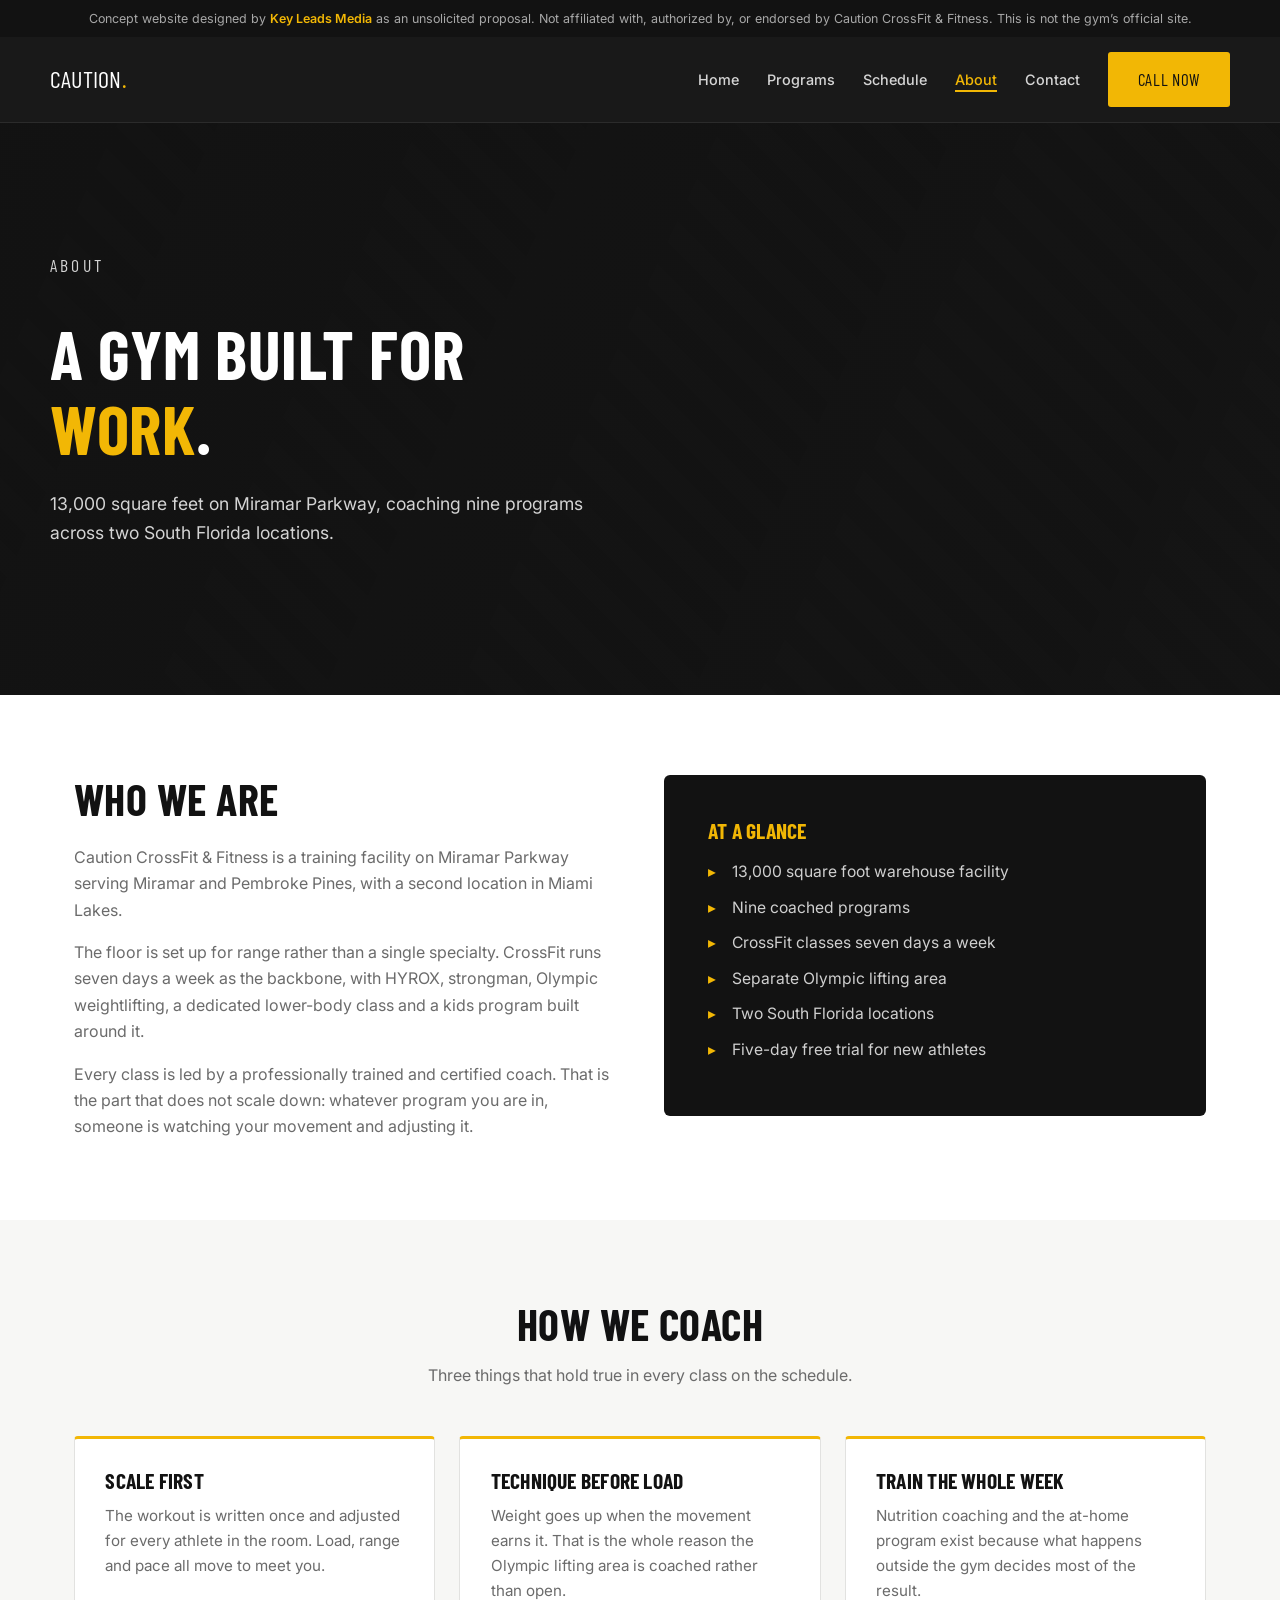
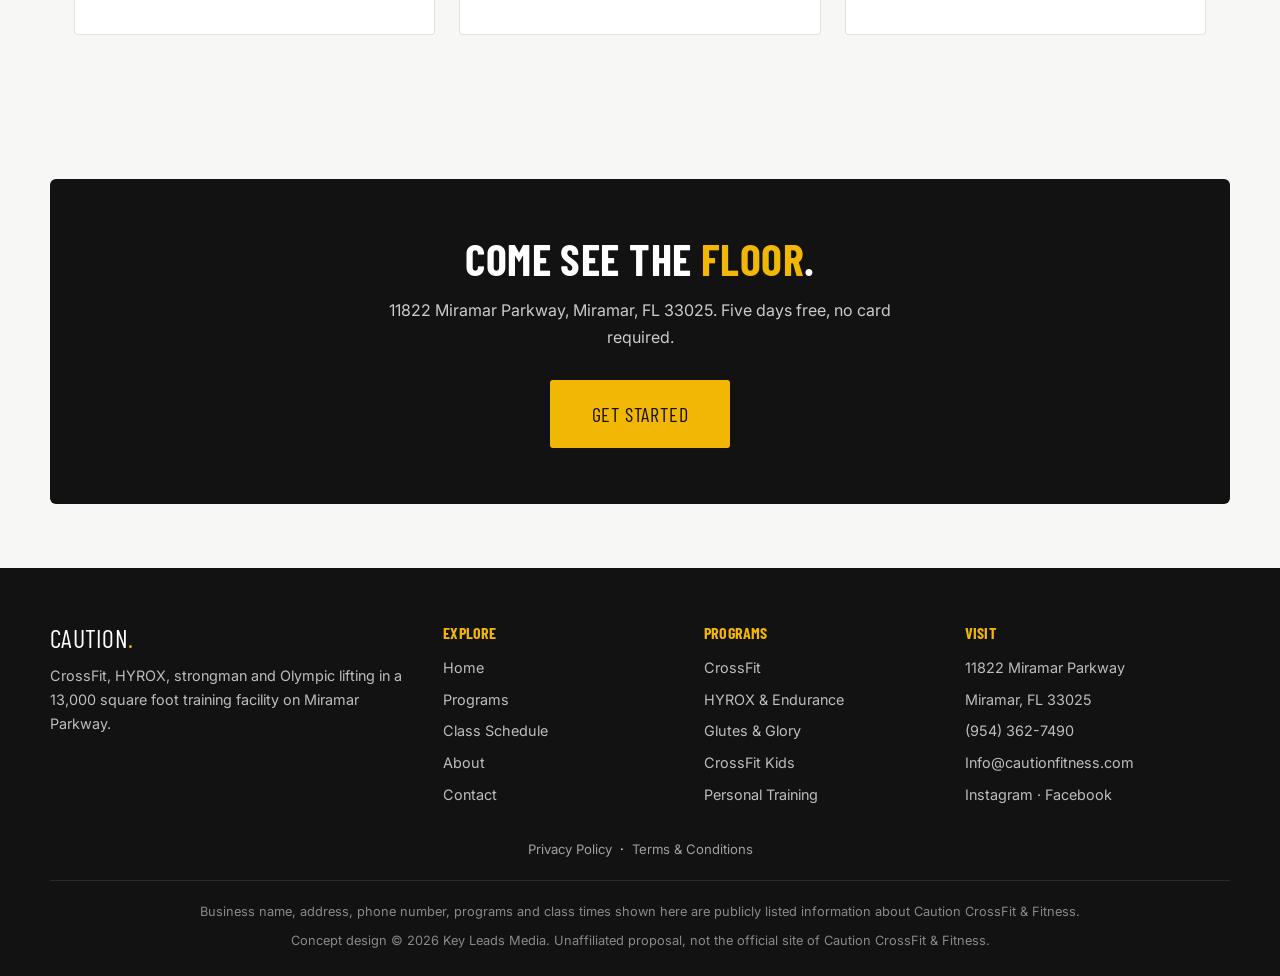
==== about.html @ 374c7a99 "Initial build: Caution CrossFit & Fitness Miramar concept site Seven-page static site plus thanks pa" ====
<!DOCTYPE html>
<html lang="en">
<head>
  <meta charset="UTF-8">
  <meta name="viewport" content="width=device-width, initial-scale=1.0">
  <meta name="robots" content="noindex, nofollow">
  <title>About | Caution CrossFit &amp; Fitness Miramar</title>
  <meta name="description" content="About Caution CrossFit &amp; Fitness in Miramar, FL: a 13,000 square foot facility running nine coached programs for Miramar and Pembroke Pines athletes.">
  <link rel="stylesheet" href="assets/styles.css">
</head>
<body>
<div class="specbar">Concept website designed by <strong>Key Leads Media</strong> as an unsolicited proposal. Not affiliated with, authorized by, or endorsed by Caution CrossFit &amp; Fitness. This is not the gym’s official site.</div>
  <nav class="nav">
    <div class="nav_container">
      <a href="index.html" class="nav_brand">Caution<span>.</span></a>
      <button class="nav_toggle" aria-expanded="false" aria-label="Toggle menu">&#9776;</button>
      <ul class="nav_links">
        <li><a href="index.html" class="nav_link">Home</a></li>
        <li><a href="services.html" class="nav_link">Programs</a></li>
        <li><a href="schedule.html" class="nav_link">Schedule</a></li>
        <li><a href="about.html" class="nav_link">About</a></li>
        <li><a href="contact.html" class="nav_link">Contact</a></li>
        <li><a href="tel:+19543627490" class="btn btn-primary">Call Now</a></li>
      </ul>
    </div>
  </nav>

  <section class="hero">
    <div class="hero_inner">
      <p class="hero_eyebrow">About</p>
      <h1>A Gym Built For <em>Work</em>.</h1>
      <p>13,000 square feet on Miramar Parkway, coaching nine programs across two South Florida locations.</p>
    </div>
  </section>

  <section class="section">
    <div class="container">
      <div class="grid-2">
        <div data-reveal>
          <h2 style="margin-bottom:1.25rem;">Who We Are</h2>
          <p style="color:var(--color-gray); margin-bottom:1rem;">Caution CrossFit &amp; Fitness is a training facility on Miramar Parkway serving Miramar and Pembroke Pines, with a second location in Miami Lakes.</p>
          <p style="color:var(--color-gray); margin-bottom:1rem;">The floor is set up for range rather than a single specialty. CrossFit runs seven days a week as the backbone, with HYROX, strongman, Olympic weightlifting, a dedicated lower-body class and a kids program built around it.</p>
          <p style="color:var(--color-gray);">Every class is led by a professionally trained and certified coach. That is the part that does not scale down: whatever program you are in, someone is watching your movement and adjusting it.</p>
        </div>
        <div class="panel" data-reveal>
          <h3>At A Glance</h3>
          <ul>
            <li>13,000 square foot warehouse facility</li>
            <li>Nine coached programs</li>
            <li>CrossFit classes seven days a week</li>
            <li>Separate Olympic lifting area</li>
            <li>Two South Florida locations</li>
            <li>Five-day free trial for new athletes</li>
          </ul>
        </div>
      </div>
    </div>
  </section>

  <section class="section is-tint">
    <div class="container">
      <div class="section_head">
        <h2>How We Coach</h2>
        <p>Three things that hold true in every class on the schedule.</p>
      </div>
      <div class="grid-3">
        <div class="card" data-reveal><h3>Scale First</h3><p>The workout is written once and adjusted for every athlete in the room. Load, range and pace all move to meet you.</p></div>
        <div class="card" data-reveal><h3>Technique Before Load</h3><p>Weight goes up when the movement earns it. That is the whole reason the Olympic lifting area is coached rather than open.</p></div>
        <div class="card" data-reveal><h3>Train The Whole Week</h3><p>Nutrition coaching and the at-home program exist because what happens outside the gym decides most of the result.</p></div>
      </div>
    </div>
  </section>

  <section class="section_cta">
    <div class="section_cta_card">
      <h2>Come See The <span>Floor</span>.</h2>
      <p>11822 Miramar Parkway, Miramar, FL 33025. Five days free, no card required.</p>
      <a href="contact.html" class="btn btn-primary btn-lg">Get Started</a>
    </div>
  </section>

  <footer class="footer">
    <div class="footer_inner">
      <div class="footer_grid">
        <div class="footer_col">
          <div class="footer_brand">Caution<span>.</span></div>
          <p>CrossFit, HYROX, strongman and Olympic lifting in a 13,000 square foot training facility on Miramar Parkway.</p>
        </div>
        <div class="footer_col">
          <h3>Explore</h3>
          <ul>
            <li><a href="index.html">Home</a></li>
            <li><a href="services.html">Programs</a></li>
            <li><a href="schedule.html">Class Schedule</a></li>
            <li><a href="about.html">About</a></li>
            <li><a href="contact.html">Contact</a></li>
          </ul>
        </div>
        <div class="footer_col">
          <h3>Programs</h3>
          <ul>
            <li><a href="services.html">CrossFit</a></li>
            <li><a href="services.html">HYROX &amp; Endurance</a></li>
            <li><a href="services.html">Glutes &amp; Glory</a></li>
            <li><a href="services.html">CrossFit Kids</a></li>
            <li><a href="services.html">Personal Training</a></li>
          </ul>
        </div>
        <div class="footer_col">
          <h3>Visit</h3>
          <ul>
            <li>11822 Miramar Parkway</li>
            <li>Miramar, FL 33025</li>
            <li><a href="tel:+19543627490">(954) 362-7490</a></li>
            <li><a href="mailto:Info@cautionfitness.com">Info@cautionfitness.com</a></li>
            <li><a href="https://www.instagram.com/caution.fitness.facility/" rel="noopener">Instagram</a> &middot; <a href="https://www.facebook.com/caution.fitness.facility/" rel="noopener">Facebook</a></li>
          </ul>
        </div>
      </div>
      <div class="footer-legal">
        <a href="privacy.html">Privacy Policy</a><span aria-hidden="true">&middot;</span><a href="terms.html">Terms &amp; Conditions</a>
      </div>
      <div class="footer_bottom">
        <p>Business name, address, phone number, programs and class times shown here are publicly listed information about Caution CrossFit &amp; Fitness.</p>
        <p>Concept design &copy; 2026 Key Leads Media. Unaffiliated proposal, not the official site of Caution CrossFit &amp; Fitness.</p>
      </div>
    </div>
  </footer>
  <script src="assets/scripts.js"></script>
</body>
</html>
---- assets/styles.css ----
@import url('https://fonts.googleapis.com/css2?family=Barlow+Condensed:wght@600;700&family=Inter:wght@400;500;600;700&display=swap');

:root {
  --color-primary: #f2b705;
  --color-primary-dark: #d19c00;
  --color-accent: #e63946;
  --color-dark: #121212;
  --color-panel: #1c1c1c;
  --color-light: #f7f7f5;
  --color-gray: #6b6b6b;
  --color-gray-light: #a8a8a8;
  --color-border: #e2e2e0;
  --font-display: 'Barlow Condensed', system-ui, sans-serif;
  --font-sans: 'Inter', system-ui, sans-serif;
  --max-width: 1180px;
}

* { margin: 0; padding: 0; box-sizing: border-box; }
html { scroll-behavior: smooth; }
body {
  font-family: var(--font-sans);
  color: var(--color-dark);
  line-height: 1.65;
  background: #fff;
  -webkit-font-smoothing: antialiased;
}
body.menu-open { overflow: hidden; }
body { overflow-x: hidden; }
img { max-width: 100%; display: block; }
a { color: inherit; }

.container { max-width: var(--max-width); margin: 0 auto; padding: 0 1.5rem; }
.section { padding: 5rem 0; }
.section.is-tint { background: var(--color-light); }

h1, h2, h3, .stat, .nav_brand, .footer_brand {
  font-family: var(--font-display);
  letter-spacing: 0.01em;
  line-height: 1.1;
  text-transform: uppercase;
}
h1 { font-size: clamp(2.5rem, 6vw, 4.25rem); }
h2 { font-size: clamp(1.9rem, 3.5vw, 2.75rem); }
h3 { font-size: 1.35rem; }
.section_head { text-align: center; max-width: 620px; margin: 0 auto 3rem; }
.section_head p { color: var(--color-gray); margin-top: 0.85rem; }

/* Spec notice */
.specbar {
  background: var(--color-dark);
  color: var(--color-gray-light);
  font-size: 0.78rem;
  text-align: center;
  padding: 0.6rem 1.5rem;
  line-height: 1.45;
}
.specbar strong { color: var(--color-primary); font-weight: 600; }

/* Nav */
.nav {
  position: sticky; top: 0; z-index: 100;
  background: rgba(18,18,18,0.97);
  backdrop-filter: blur(8px);
  padding: 0.9rem 1.5rem;
  border-bottom: 1px solid rgba(255,255,255,0.08);
}
.nav_container {
  max-width: var(--max-width); margin: 0 auto;
  display: flex; align-items: center; justify-content: space-between;
}
.nav_brand { color: #fff; text-decoration: none; font-size: 1.5rem; }
.nav_brand span { color: var(--color-primary); }
.nav_toggle {
  display: none; background: none; border: 0; color: #fff;
  font-size: 1.6rem; cursor: pointer; line-height: 1;
}
.nav_links { list-style: none; display: flex; align-items: center; gap: 1.75rem; }
.nav_link {
  color: rgba(255,255,255,0.82); text-decoration: none;
  font-size: 0.9rem; font-weight: 500; padding-bottom: 2px;
  border-bottom: 2px solid transparent; transition: color .2s, border-color .2s;
}
.nav_link:hover, .nav_link.is-current { color: var(--color-primary); border-bottom-color: var(--color-primary); }

.btn {
  display: inline-block; text-decoration: none; cursor: pointer;
  font-family: var(--font-display); font-size: 1.05rem; text-transform: uppercase;
  letter-spacing: 0.04em; padding: 0.75rem 1.75rem; border-radius: 3px;
  border: 2px solid transparent; transition: transform .15s, background .2s, color .2s;
}
.btn:hover { transform: translateY(-2px); }
.btn-primary { background: var(--color-primary); color: var(--color-dark); }
.btn-primary:hover { background: var(--color-primary-dark); }
.btn-outline { border-color: var(--color-primary); color: var(--color-primary); background: transparent; }
.btn-outline:hover { background: var(--color-primary); color: var(--color-dark); }
.btn-dark { background: var(--color-dark); color: #fff; }
.btn-lg { font-size: 1.25rem; padding: 0.95rem 2.5rem; }

.menu-overlay { display: none; }

/* Hero */
.hero {
  background:
    linear-gradient(115deg, rgba(18,18,18,0.96) 0%, rgba(18,18,18,0.78) 100%),
    repeating-linear-gradient(45deg, #1c1c1c 0 22px, #171717 22px 44px);
  color: #fff; padding: 6.5rem 1.5rem 7rem; text-align: left;
}
.hero_inner { max-width: var(--max-width); margin: 0 auto; }
.hero_eyebrow {
  font-family: var(--font-display); text-transform: uppercase;
  letter-spacing: 0.18em; color: var(--color-primary);
  font-size: 0.95rem; margin-bottom: 1rem;
}
.hero h1 { max-width: 15ch; }
.hero h1 em { font-style: normal; color: var(--color-primary); }
.hero p { max-width: 52ch; margin: 1.5rem 0 2.25rem; color: rgba(255,255,255,0.82); font-size: 1.1rem; }
.hero_actions { display: flex; flex-wrap: wrap; gap: 1rem; }

/* Stats */
.stats-bar { background: var(--color-primary); color: var(--color-dark); }
.stats-bar_inner {
  max-width: var(--max-width); margin: 0 auto; padding: 2.25rem 1.5rem;
  display: grid; grid-template-columns: repeat(4, 1fr); gap: 1.5rem; text-align: center;
}
.stat { font-size: 2.25rem; line-height: 1; }
.stat-label { font-size: 0.8rem; text-transform: uppercase; letter-spacing: 0.08em; font-weight: 600; margin-top: 0.4rem; }

/* Grids + cards */
.grid-3 { display: grid; grid-template-columns: repeat(3, 1fr); gap: 1.5rem; }
.grid-2 { display: grid; grid-template-columns: repeat(2, 1fr); gap: 3rem; align-items: start; }
.card {
  background: #fff; border: 1px solid var(--color-border);
  border-radius: 4px; padding: 1.9rem; height: 100%;
  border-top: 3px solid var(--color-primary);
  transition: transform .2s, box-shadow .2s;
}
.card:hover { transform: translateY(-4px); box-shadow: 0 12px 28px rgba(0,0,0,.08); }
.card h3 { margin-bottom: 0.6rem; }
.card p { color: var(--color-gray); font-size: 0.95rem; }
.card_meta {
  display: inline-block; margin-top: 1rem; font-size: 0.78rem; font-weight: 600;
  text-transform: uppercase; letter-spacing: 0.06em;
  background: var(--color-light); color: var(--color-gray);
  padding: 0.3rem 0.65rem; border-radius: 3px;
}

/* Schedule table */
.table-wrap { overflow-x: auto; border: 1px solid var(--color-border); border-radius: 4px; }
table.schedule { width: 100%; border-collapse: collapse; min-width: 640px; background: #fff; }
table.schedule th, table.schedule td { padding: 0.9rem 1.1rem; text-align: left; border-bottom: 1px solid var(--color-border); font-size: 0.95rem; }
table.schedule thead th {
  background: var(--color-dark); color: #fff; font-family: var(--font-display);
  text-transform: uppercase; letter-spacing: 0.06em; font-size: 0.95rem; font-weight: 600;
}
table.schedule tbody tr:nth-child(even) { background: var(--color-light); }
table.schedule td:first-child { font-weight: 600; }

/* Reason list */
.reason-card { display: flex; gap: 1.25rem; align-items: flex-start; margin-bottom: 2rem; }
.reason-card_number {
  font-family: var(--font-display); font-size: 1.75rem;
  color: var(--color-primary); line-height: 1; min-width: 2.5rem;
}
.reason-card h3 { font-size: 1.15rem; margin-bottom: 0.35rem; }
.reason-card p { color: var(--color-gray); font-size: 0.95rem; }

.panel {
  background: var(--color-dark); color: #fff;
  border-radius: 6px; padding: 2.75rem;
}
.panel h3 { color: var(--color-primary); margin-bottom: 1rem; }
.panel p, .panel li { color: rgba(255,255,255,0.8); font-size: 0.98rem; }
.panel ul { list-style: none; margin-top: 1rem; }
.panel li { padding-left: 1.5rem; position: relative; margin-bottom: 0.6rem; }
.panel li::before { content: "\25B8"; position: absolute; left: 0; color: var(--color-primary); }

/* Forms */
.form-group { margin-bottom: 1.25rem; }
.form-group.is-dual { display: grid; grid-template-columns: 1fr 1fr; gap: 1rem; }
.form-label { display: block; font-size: 0.85rem; font-weight: 600; margin-bottom: 0.4rem; }
.form-input, .form-select, .form-textarea {
  width: 100%; padding: 0.75rem 0.9rem; font-family: var(--font-sans);
  font-size: 0.95rem; border: 1px solid var(--color-border); border-radius: 3px;
  background: #fff; color: var(--color-dark);
}
.form-input:focus, .form-select:focus, .form-textarea:focus {
  outline: none; border-color: var(--color-primary); box-shadow: 0 0 0 3px rgba(242,183,5,.18);
}
.form-textarea { min-height: 140px; resize: vertical; }
.hp-field { position: absolute; left: -9999px; opacity: 0; height: 0; overflow: hidden; }

/* CTA */
.section_cta { padding: 4rem 1.5rem; background: var(--color-light); }
.section_cta_card {
  max-width: var(--max-width); margin: 0 auto; background: var(--color-dark);
  color: #fff; border-radius: 6px; padding: 3.5rem 2rem; text-align: center;
}
.section_cta_card h2 { margin-bottom: 0.9rem; }
.section_cta_card h2 span { color: var(--color-primary); }
.section_cta_card p { color: rgba(255,255,255,0.78); max-width: 55ch; margin: 0 auto 1.9rem; }

/* Footer */
.footer { background: var(--color-dark); color: #fff; padding: 3.5rem 1.5rem 1.5rem; }
.footer_inner { max-width: var(--max-width); margin: 0 auto; }
.footer_grid { display: grid; grid-template-columns: 1.6fr 1fr 1fr 1.2fr; gap: 2.5rem; }
.footer_brand { font-size: 1.6rem; margin-bottom: 0.75rem; }
.footer_brand span { color: var(--color-primary); }
.footer_col h3 { font-size: 1rem; color: var(--color-primary); margin-bottom: 0.9rem; }
.footer_col ul { list-style: none; }
.footer_col li { margin-bottom: 0.5rem; font-size: 0.9rem; color: rgba(255,255,255,0.72); }
.footer_col a { color: rgba(255,255,255,0.72); text-decoration: none; }
.footer_col a:hover { color: var(--color-primary); }
.footer_col p { font-size: 0.9rem; color: rgba(255,255,255,0.72); }
.footer-legal { text-align: center; padding: 1.5rem 0 0.75rem; font-size: 0.82rem; }
.footer-legal a { color: rgba(255,255,255,0.6); text-decoration: none; margin: 0 0.5rem; }
.footer_bottom {
  border-top: 1px solid rgba(255,255,255,0.1); margin-top: 0.5rem;
  padding-top: 1.25rem; text-align: center;
  font-size: 0.8rem; color: rgba(255,255,255,0.5);
}
.footer_bottom p + p { margin-top: 0.5rem; }

/* Legal pages */
.legal { max-width: 780px; margin: 0 auto; padding: 4rem 1.5rem; }
.legal h1 { margin-bottom: 0.5rem; }
.legal .updated { color: var(--color-gray); font-size: 0.9rem; margin-bottom: 2.5rem; }
.legal h2 { font-size: 1.4rem; margin: 2.25rem 0 0.75rem; }
.legal p, .legal li { color: #333; margin-bottom: 0.9rem; font-size: 0.98rem; }
.legal ul { padding-left: 1.25rem; }

/* Reveal */
[data-reveal] { opacity: 0; transform: translateY(18px); transition: opacity .5s ease, transform .5s ease; }
[data-reveal].is-revealed { opacity: 1; transform: none; }
@media (prefers-reduced-motion: reduce) {
  [data-reveal] { opacity: 1; transform: none; transition: none; }
  html { scroll-behavior: auto; }
  .btn:hover, .card:hover { transform: none; }
}

@media (max-width: 900px) {
  .grid-3 { grid-template-columns: repeat(2, 1fr); }
  .grid-2 { grid-template-columns: 1fr; gap: 2rem; }
  .footer_grid { grid-template-columns: 1fr 1fr; }
  .stats-bar_inner { grid-template-columns: repeat(2, 1fr); }
}
@media (max-width: 700px) {
  .nav_toggle { display: block; }
  .nav_links {
    display: none; position: fixed; inset: 0; z-index: 120;
    flex-direction: column; justify-content: center; gap: 2rem;
    background: var(--color-dark); padding: 2rem;
  }
  body.menu-open .nav_links { display: flex; }
  body.menu-open .menu-overlay { display: none; }
  .nav_link { font-size: 1.35rem; }
  .grid-3 { grid-template-columns: 1fr; }
  .form-group.is-dual { grid-template-columns: 1fr; }
  .section { padding: 3.5rem 0; }
  .hero { padding: 4rem 1.5rem 4.5rem; }
  .panel { padding: 2rem; }
  .btn { font-size: 1rem; padding: 0.7rem 1.15rem; }
  .btn-lg { font-size: 1.05rem; padding: 0.85rem 1.25rem; }
  .hero_actions { flex-direction: column; align-items: stretch; }
  .hero_actions .btn { width: 100%; text-align: center; }
  .section_cta_card { padding: 2.5rem 1.25rem; }
  .section_cta_card .btn { width: 100%; }
  .stats-bar_inner { padding: 1.75rem 1rem; }
  .legal { padding: 2.5rem 1.25rem; }
}
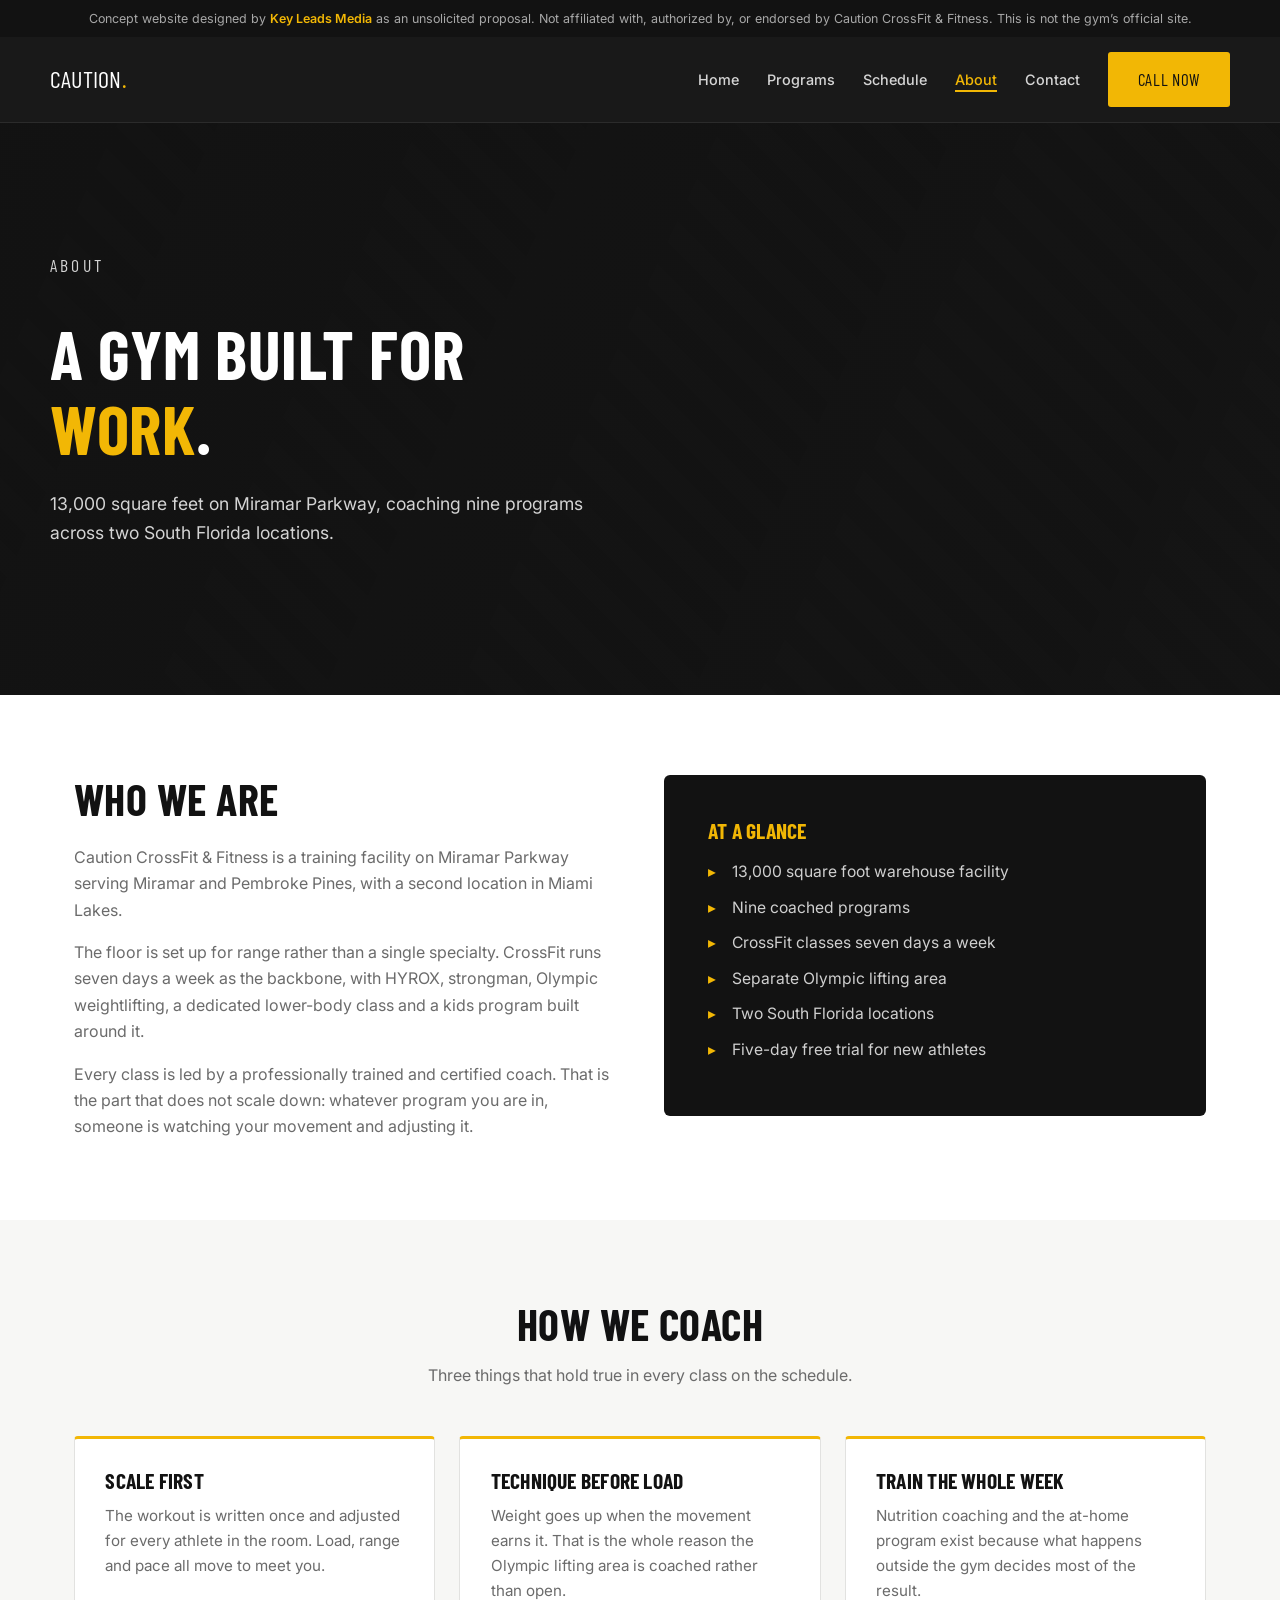
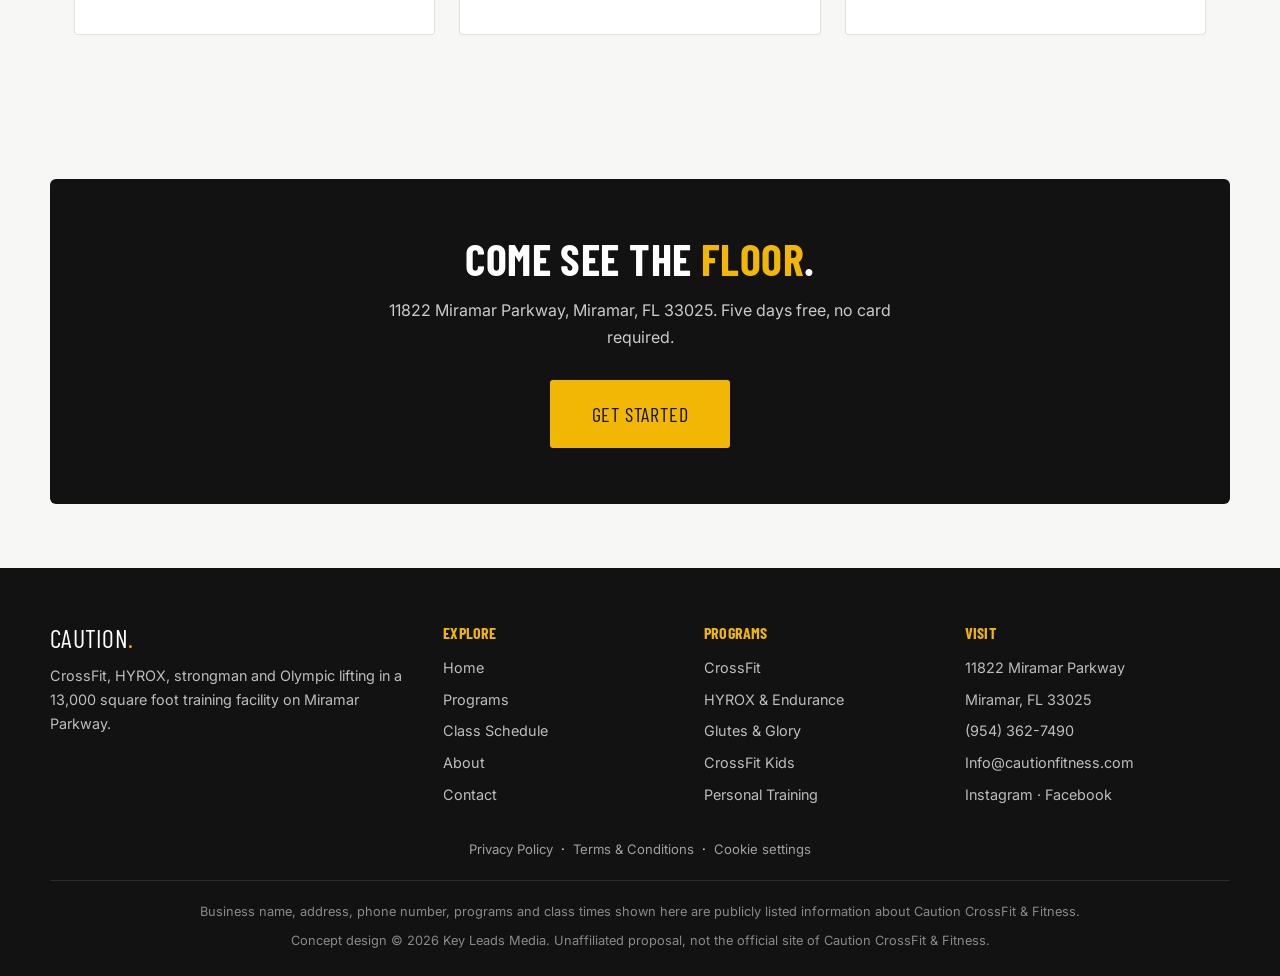
==== commit cc833d42: "Cookie consent that actually gates the trackers Nothing tracking-related loads until an explicit acc" ====
--- a/about.html
+++ b/about.html
@@ -118,7 +118,7 @@
         </div>
       </div>
       <div class="footer-legal">
-        <a href="privacy.html">Privacy Policy</a><span aria-hidden="true">&middot;</span><a href="terms.html">Terms &amp; Conditions</a>
+        <a href="privacy.html">Privacy Policy</a><span aria-hidden="true">&middot;</span><a href="terms.html">Terms &amp; Conditions</a><span aria-hidden="true">&middot;</span><a href="#" onclick="klmConsent.open();return false;">Cookie settings</a>
       </div>
       <div class="footer_bottom">
         <p>Business name, address, phone number, programs and class times shown here are publicly listed information about Caution CrossFit &amp; Fitness.</p>
@@ -127,5 +127,10 @@
     </div>
   </footer>
   <script src="assets/scripts.js"></script>
+<!-- Tracker config. Fill these in from the Notion Opportunity at handoff.
+     Leave a value empty and that tracker does not exist for this site.
+     consent.js loads NOTHING until the visitor accepts. -->
+<script>window.KLM_TRACKING={ga4:"",metaPixel:"",metricool:""};</script>
+<script src="assets/consent.js" defer></script>
 </body>
 </html>
--- a/assets/styles.css
+++ b/assets/styles.css
@@ -267,3 +267,26 @@
   .stats-bar_inner { padding: 1.75rem 1rem; }
   .legal { padding: 2.5rem 1.25rem; }
 }
+
+/* --- Cookie consent banner (Key Leads Media) --- */
+.klm-consent{position:fixed;left:0;right:0;bottom:0;z-index:9999;display:none;
+  background:#111;color:#e8e8e8;border-top:1px solid rgba(255,255,255,.14);
+  box-shadow:0 -6px 24px rgba(0,0,0,.28)}
+.klm-consent.is-open{display:block}
+.klm-consent__in{max-width:1100px;margin:0 auto;padding:1rem 1.25rem;display:flex;
+  gap:1.25rem;align-items:center;justify-content:space-between;flex-wrap:wrap}
+.klm-consent__text{margin:0;font-size:.85rem;line-height:1.55;max-width:70ch}
+.klm-consent__text a{color:#fff;text-decoration:underline;text-underline-offset:2px}
+.klm-consent__btns{display:flex;gap:.6rem;flex-shrink:0}
+.klm-consent__btn{font:inherit;font-size:.82rem;font-weight:600;letter-spacing:.02em;
+  padding:.6rem 1.15rem;border-radius:6px;cursor:pointer;border:1px solid transparent;
+  white-space:nowrap}
+.klm-consent__btn--ghost{background:transparent;color:#e8e8e8;border-color:rgba(255,255,255,.35)}
+.klm-consent__btn--ghost:hover{border-color:#fff;color:#fff}
+.klm-consent__btn--solid{background:#fff;color:#111}
+.klm-consent__btn--solid:hover{background:#e6e6e6}
+@media (max-width:640px){
+  .klm-consent__in{flex-direction:column;align-items:stretch;gap:.85rem;padding:1rem}
+  .klm-consent__btns{justify-content:stretch}
+  .klm-consent__btn{flex:1}
+}
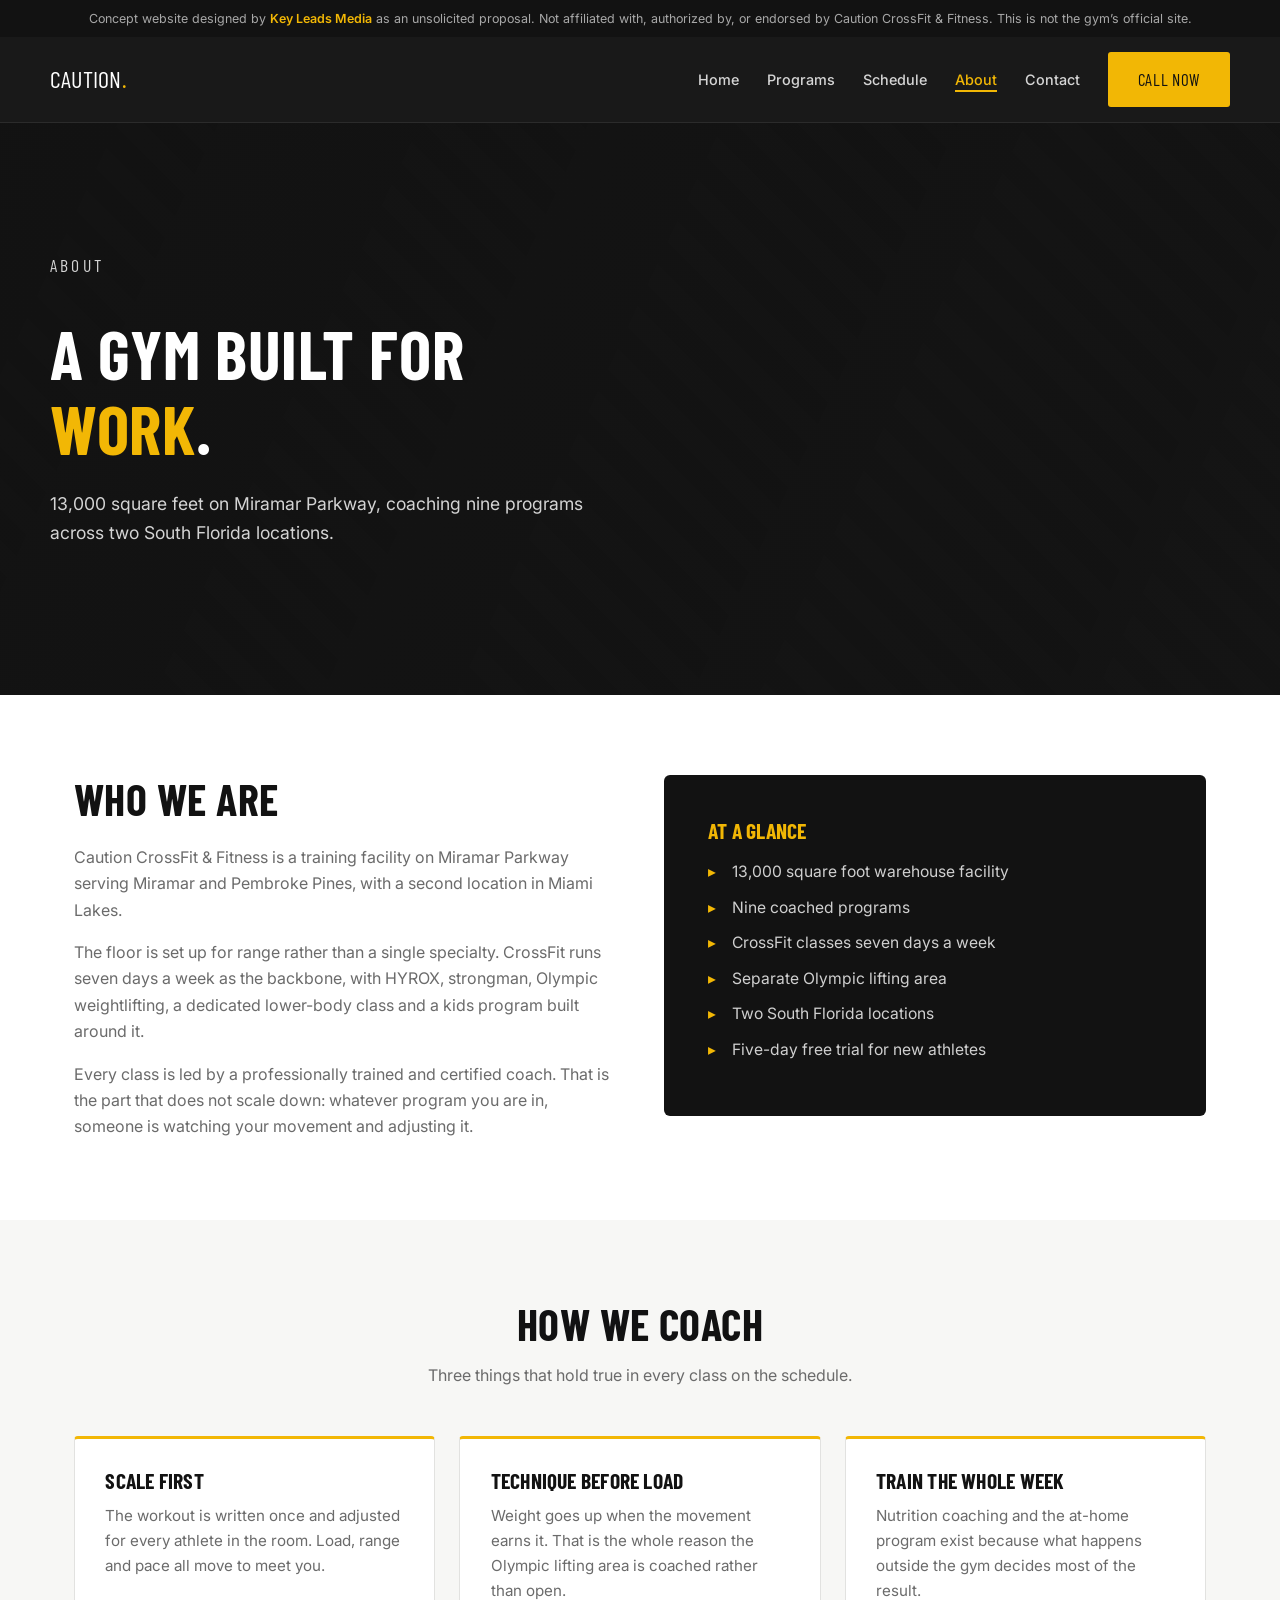
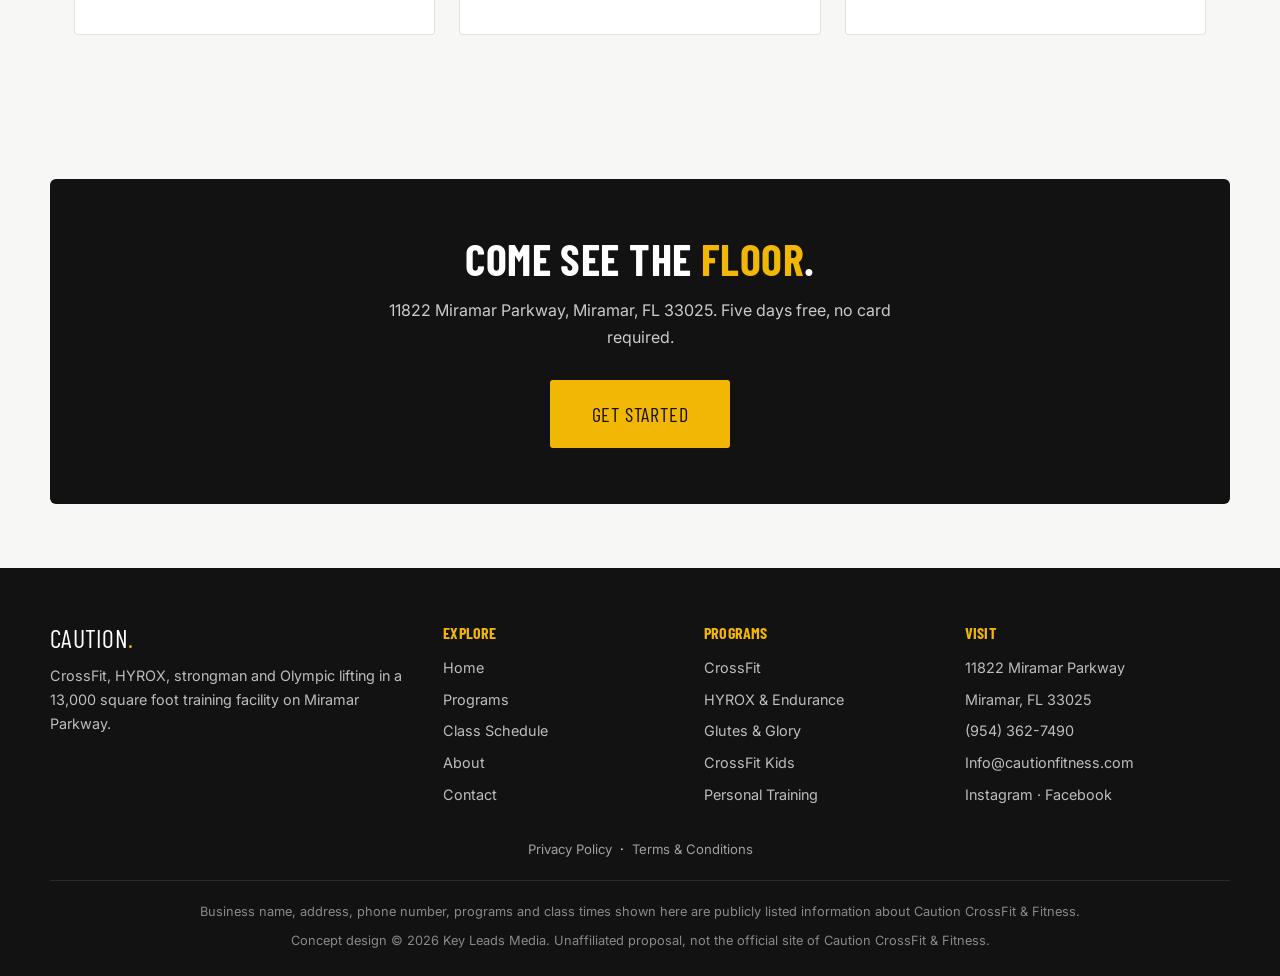
==== commit 57459d0e: "Cookie settings link now actually does something It was a dead link: clicking it called open(), whic" ====
--- a/about.html
+++ b/about.html
@@ -118,7 +118,7 @@
         </div>
       </div>
       <div class="footer-legal">
-        <a href="privacy.html">Privacy Policy</a><span aria-hidden="true">&middot;</span><a href="terms.html">Terms &amp; Conditions</a><span aria-hidden="true">&middot;</span><a href="#" onclick="klmConsent.open();return false;">Cookie settings</a>
+        <a href="privacy.html">Privacy Policy</a><span aria-hidden="true">&middot;</span><a href="terms.html">Terms &amp; Conditions</a><span aria-hidden="true">&middot;</span><a href="#" class="klm-consent-link" onclick="klmConsent.open();return false;">Cookie settings</a>
       </div>
       <div class="footer_bottom">
         <p>Business name, address, phone number, programs and class times shown here are publicly listed information about Caution CrossFit &amp; Fitness.</p>
--- a/assets/styles.css
+++ b/assets/styles.css
@@ -290,3 +290,14 @@
   .klm-consent__btns{justify-content:stretch}
   .klm-consent__btn{flex:1}
 }
+
+/* Sit above everything, including third-party floating widgets. */
+.klm-consent{z-index:2147483647}
+/* Hold back the chat widget while a cookie choice is pending: it floats
+   bottom-right, intercepts the clicks meant for Accept/Decline, and should
+   not collect a phone number before the visitor has answered. */
+html.klm-consent-open chat-widget,
+html.klm-consent-open #chat-widget,
+html.klm-consent-open [id^="lc_text-widget"]{display:none!important}
+
+.klm-consent__state{color:#fff;font-weight:600}
